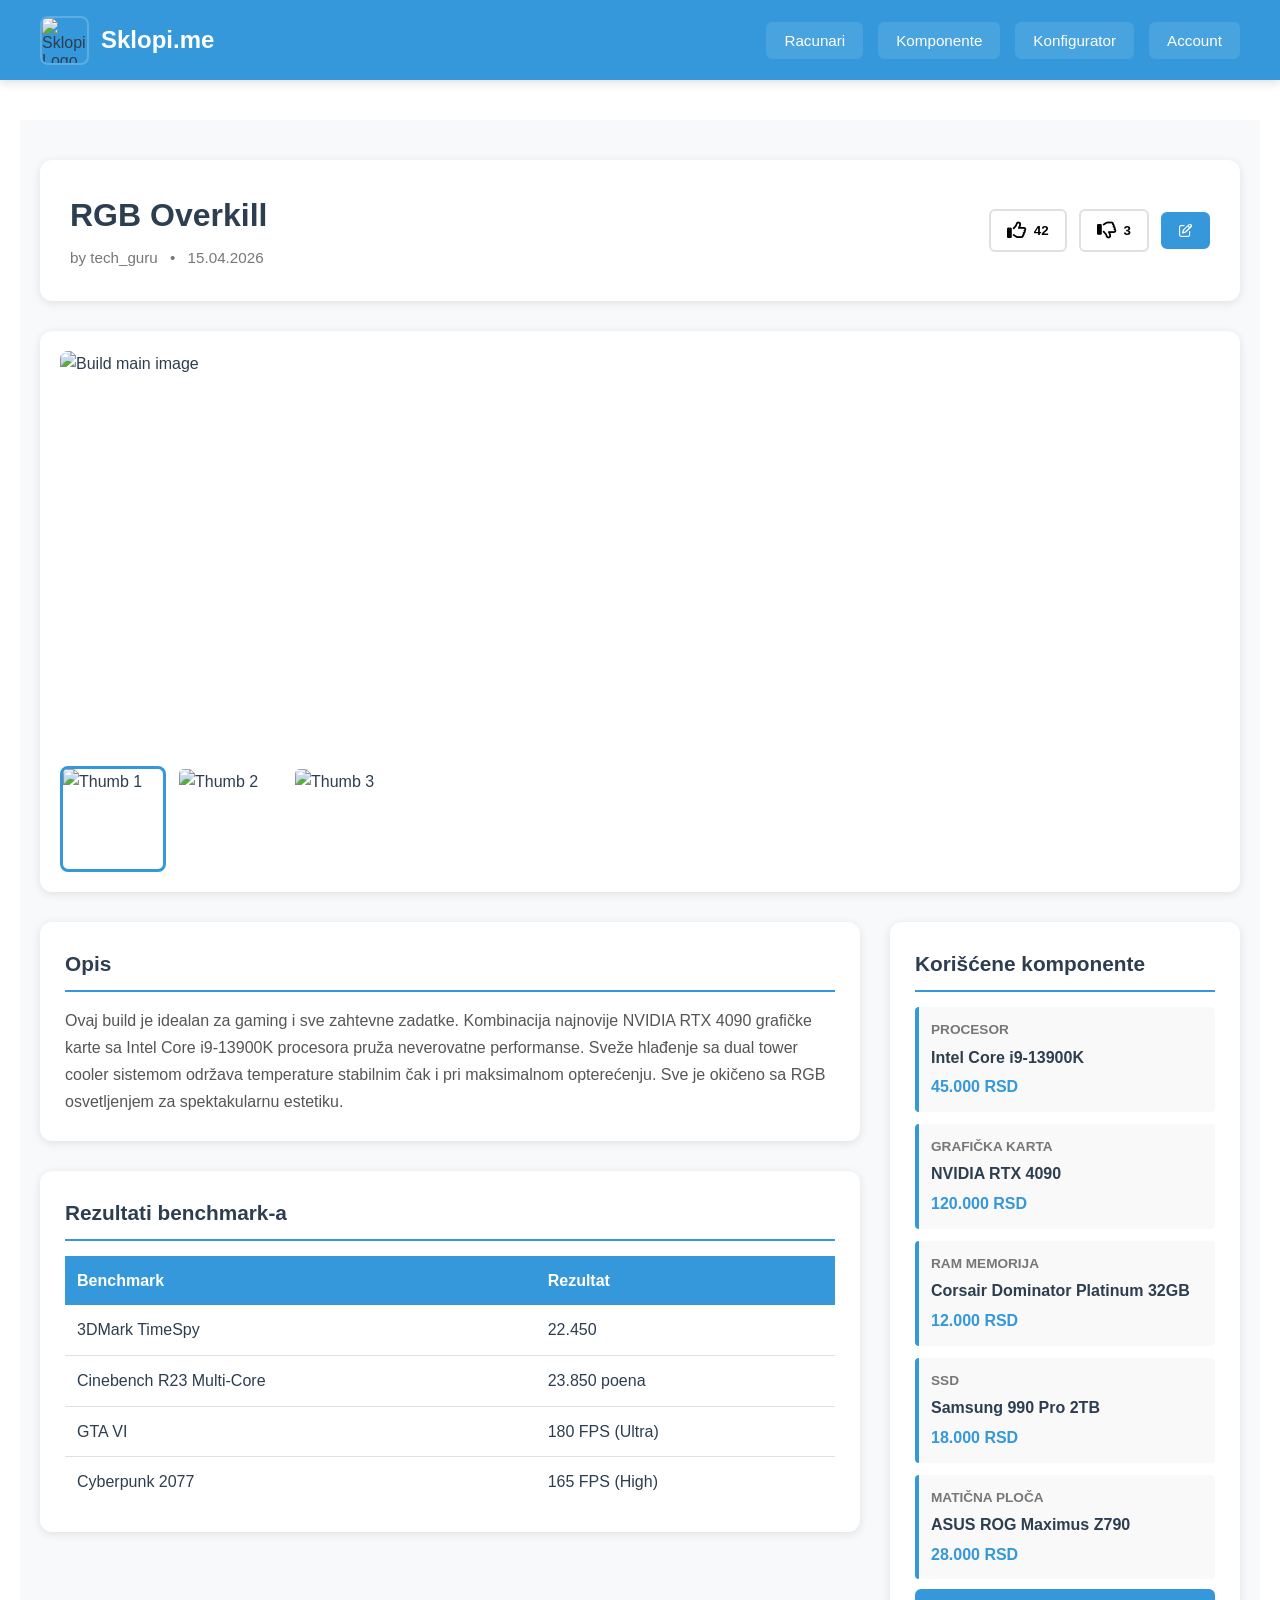
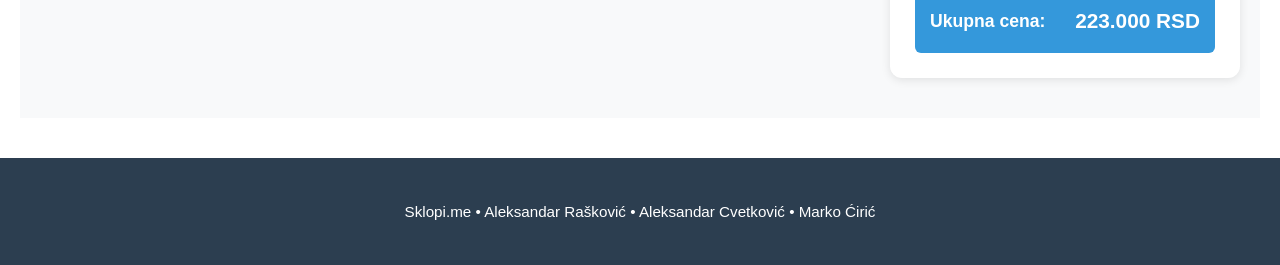
==== prototip/build-detail.html @ 7c5f7ead "Added component detail page" ====
<!DOCTYPE html>
<html lang="en">
<head>
    <meta charset="UTF-8">
    <meta name="viewport" content="width=device-width, initial-scale=1.0">
    <title>Build detalji | Sklopi.me</title>
    <link rel="stylesheet" href="https://cdnjs.cloudflare.com/ajax/libs/font-awesome/6.4.0/css/all.min.css">
    <link rel="stylesheet" href="css/common.css">
    <link rel="stylesheet" href="css/build-detail.css">
</head>
<body>

<header class="main-header">
    <div class="logo-container">
        <img class="logo" src="https://static.wikia.nocookie.net/wowpedia/images/2/21/Kohor.jpg/revision/latest?cb=20151018120335" alt="Sklopi.me Logo">
        <span><a class="brand-name" href="index.html">Sklopi.me</a></span>
    </div>

    <nav class="nav-menu">
        <ul class="nav-list">
            <li><a href="#" class="nav-link">Racunari</a></li>
            <li><a href="components.html" class="nav-link">Komponente</a></li>
            <li><a href="#" class="nav-link">Konfigurator</a></li>
            <li><a href="login.html" class="nav-link">Account</a></li>
        </ul>
    </nav>
</header>

<main class="main-area">
    <section class="build-detail-section">
        <div class="build-container">
            <!-- Build Header -->
            <div class="build-header">
                <div class="build-title-area">
                    <h1 id="buildTitle">RGB Overkill</h1>
                    <p class="build-user-info">
                        <span id="buildAuthor">by tech_guru</span>
                        <span class="separator">•</span>
                        <span id="buildDate">15.04.2026</span>
                    </p>
                </div>
                <div class="build-actions">
                    <button class="like-btn" id="likeBtn">
                        <i class="fa-regular fa-thumbs-up"></i>
                        <span class="like-count" id="likeCount">42</span>
                    </button>
                    <button class="dislike-btn" id="dislikeBtn">
                        <i class="fa-regular fa-thumbs-down"></i>
                        <span class="dislike-count" id="dislikeCount">3</span>
                    </button>
                    <button class="edit-btn" id="editBtn">
                        <i class="fa-regular fa-pen-to-square"></i>
                    </button>
                </div>
            </div>

            <!-- Images Gallery -->
            <div class="images-section">
                <div class="main-image-container">
                    <img id="mainImage" src="https://images.unsplash.com/photo-1591488320449-011701bb6704?auto=format&fit=crop&q=80&w=800" alt="Build main image" class="main-image">
                </div>
                <div class="thumbnails-container">
                    <div class="thumbnail active" onclick="changeMainImage(this)">
                        <img src="https://images.unsplash.com/photo-1591488320449-011701bb6704?auto=format&fit=crop&q=80&w=150" alt="Thumb 1">
                    </div>
                    <div class="thumbnail" onclick="changeMainImage(this)">
                        <img src="https://images.unsplash.com/photo-1587202372775-e229f172b9d7?auto=format&fit=crop&q=80&w=150" alt="Thumb 2">
                    </div>
                    <div class="thumbnail" onclick="changeMainImage(this)">
                        <img src="https://images.unsplash.com/photo-1547082299-de196ea013d6?auto=format&fit=crop&q=80&w=150" alt="Thumb 3">
                    </div>
                </div>
            </div>

            <!-- Main Content Area -->
            <div class="content-wrapper">
                <!-- Left Column: Description and Benchmarks -->
                <div class="left-column">
                    <!-- Description -->
                    <div class="section">
                        <h2>Opis</h2>
                        <p id="buildDescription" class="description-text">
                            Ovaj build je idealan za gaming i sve zahtevne zadatke. Kombinacija najnovije NVIDIA RTX 4090 grafičke karte sa Intel Core i9-13900K procesora pruža neverovatne performanse. Sveže hlađenje sa dual tower cooler sistemom održava temperature stabilnim čak i pri maksimalnom opterećenju. Sve je okičeno sa RGB osvetljenjem za spektakularnu estetiku.
                        </p>
                    </div>

                    <!-- Benchmarks -->
                    <div class="section">
                        <h2>Rezultati benchmark-a</h2>
                        <div class="benchmarks-table-wrapper">
                            <table class="benchmarks-table">
                                <thead>
                                    <tr>
                                        <th>Benchmark</th>
                                        <th>Rezultat</th>
                                    </tr>
                                </thead>
                                <tbody id="benchmarkTableBody">
                                    <tr>
                                        <td>3DMark TimeSpy</td>
                                        <td>22.450</td>
                                    </tr>
                                    <tr>
                                        <td>Cinebench R23 Multi-Core</td>
                                        <td>23.850 poena</td>
                                    </tr>
                                    <tr>
                                        <td>GTA VI</td>
                                        <td>180 FPS (Ultra)</td>
                                    </tr>
                                    <tr>
                                        <td>Cyberpunk 2077</td>
                                        <td>165 FPS (High)</td>
                                    </tr>
                                </tbody>
                            </table>
                        </div>
                    </div>
                </div>

                <!-- Right Column: Components -->
                <div class="right-column">
                    <div class="section sticky-section">
                        <h2>Korišćene komponente</h2>
                        <div class="components-list" id="componentsList">
                            <div class="component">
                                <span class="component-label">Procesor</span>
                                <span class="component-value">Intel Core i9-13900K</span>
                                <span class="component-price">45.000 RSD</span>
                            </div>
                            <div class="component">
                                <span class="component-label">Grafička karta</span>
                                <span class="component-value">NVIDIA RTX 4090</span>
                                <span class="component-price">120.000 RSD</span>
                            </div>
                            <div class="component">
                                <span class="component-label">RAM memorija</span>
                                <span class="component-value">Corsair Dominator Platinum 32GB</span>
                                <span class="component-price">12.000 RSD</span>
                            </div>
                            <div class="component">
                                <span class="component-label">SSD</span>
                                <span class="component-value">Samsung 990 Pro 2TB</span>
                                <span class="component-price">18.000 RSD</span>
                            </div>
                            <div class="component">
                                <span class="component-label">Matična ploča</span>
                                <span class="component-value">ASUS ROG Maximus Z790</span>
                                <span class="component-price">28.000 RSD</span>
                            </div>
                        </div>
                        <div class="total-price">
                            <span>Ukupna cena:</span>
                            <span class="price">223.000 RSD</span>
                        </div>
                    </div>
                </div>
            </div>
        </div>
    </section>
</main>

<!-- Edit Modal -->
<div class="modal" id="editModal">
    <div class="modal-content">
        <div class="modal-header">
            <h2>Uredi build</h2>
            <button class="close-modal" onclick="closeEditModal()">&times;</button>
        </div>
        <form id="editForm" class="edit-form">
            <div class="form-group">
                <label>Naslov</label>
                <input type="text" id="editTitle" placeholder="Naslov build-a" required>
            </div>

            <div class="form-group">
                <label>Opis</label>
                <textarea id="editDescription" placeholder="Opis build-a" required></textarea>
            </div>

            <div class="form-actions">
                <button type="submit" class="save-btn">Sačuvaj promene</button>
                <button type="button" class="cancel-btn" onclick="closeEditModal()">Otkaži</button>
            </div>
        </form>
    </div>
</div>

<footer class="main-footer">
    <div class="footer-content">
        <p>Sklopi.me • Aleksandar Rašković • Aleksandar Cvetković • Marko Ćirić</p>
    </div>
</footer>

<script src="js/build-detail.js"></script>
</body>
</html>
---- prototip/css/common.css ----
/* Autor: Aleksandar Rašković */
:root {
    --primary-bg: #ffffff;
    --accent-color: #3498db;
    --accent-dark: #2980b9;
    --text-color: #2c3e50;
    --text-light: #ffffff;
    --header-height: 80px;
    --main-margin: 40px;
}

body {
    margin: 0;
    font-family: 'Segoe UI', Tahoma, Geneva, Verdana, sans-serif;
    background-color: var(--primary-bg);
    color: var(--text-color);
    display: flex;
    flex-direction: column;
    min-height: 100vh;
}

.main-header {
    display: flex;
    justify-content: space-between;
    align-items: center;
    height: var(--header-height);
    padding: 0 40px;
    background-color: var(--accent-color);
    box-shadow: 0 2px 10px rgba(0, 0, 0, 0.15);
    position: sticky;
    top: 0;
    z-index: 1000;
}

.logo-container {
    display: flex;
    align-items: center;
    gap: 12px;
}

.logo {
    width: 45px;
    height: 45px;
    object-fit: cover;
    border-radius: 8px;
    border: 2px solid rgba(255, 255, 255, 0.2);
}

.brand-name {
    font-size: 1.5rem;
    font-weight: 700;
    color: var(--text-light);
    text-decoration: none;
}

.nav-list {
    display: flex;
    list-style: none;
    gap: 15px;
    margin: 0;
    padding: 0;
}

.nav-link {
    text-decoration: none;
    color: var(--text-light);
    font-weight: 500;
    font-size: 0.95rem;
    padding: 10px 18px;
    border-radius: 6px;
    background-color: rgba(255, 255, 255, 0.1);
    transition: all 0.2s ease-in-out;
    display: inline-block;
}

.nav-link:hover {
    background-color: rgba(255, 255, 255, 0.25);
    transform: translateY(-1px);
}

.nav-link:active {
    transform: translateY(0px);
}

.main-area {
    flex: 1;
    margin: var(--main-margin) auto;
    padding: 0 20px;
    max-width: 1500px;
    line-height: 1.6;
}

.main-footer {
    background-color: var(--text-color);
    color: var(--text-light);
    padding: 40px 20px;
    text-align: center;
    margin-top: auto;
}

.footer-content p {
    margin: 5px 0;
    font-size: 0.95rem;
}

.footer-subtext {
    opacity: 0.7;
    font-size: 0.8rem !important;
    text-transform: uppercase;
    letter-spacing: 1px;
}
---- prototip/css/build-detail.css ----
.build-detail-section {
    padding: 40px 20px;
    background-color: #f8f9fa;
}

.build-container {
    max-width: 1200px;
    margin: 0 auto;
}

/* Build Header */
.build-header {
    background: white;
    border-radius: 12px;
    padding: 30px;
    margin-bottom: 30px;
    display: flex;
    justify-content: space-between;
    align-items: center;
    box-shadow: 0 2px 10px rgba(0, 0, 0, 0.1);
    flex-wrap: wrap;
    gap: 20px;
}

.build-title-area h1 {
    font-size: 2rem;
    margin: 0 0 5px 0;
    color: var(--text-color);
}

.build-user-info {
    color: #777;
    font-size: 0.95rem;
    margin: 0;
}

.separator {
    margin: 0 8px;
}

.build-actions {
    display: flex;
    gap: 12px;
    align-items: center;
}

.like-btn,
.dislike-btn,
.edit-btn {
    display: flex;
    align-items: center;
    gap: 8px;
    padding: 10px 16px;
    border: 2px solid #e0e0e0;
    background-color: white;
    border-radius: 6px;
    cursor: pointer;
    font-weight: 600;
    transition: all 0.2s;
}

.like-btn:hover {
    border-color: #27ae60;
    color: #27ae60;
    background-color: #f0fdf4;
}

.like-btn.liked {
    border-color: #27ae60;
    color: #27ae60;
    background-color: #f0fdf4;
}

.like-btn i {
    font-size: 1.2rem;
}

.dislike-btn:hover {
    border-color: #e74c3c;
    color: #e74c3c;
    background-color: #fdf5f4;
}

.dislike-btn.disliked {
    border-color: #e74c3c;
    color: #e74c3c;
    background-color: #fdf5f4;
}

.dislike-btn i {
    font-size: 1.2rem;
}

.edit-btn {
    background-color: var(--accent-color);
    color: white;
    border-color: var(--accent-color);
}

.edit-btn:hover {
    background-color: var(--accent-dark);
    border-color: var(--accent-dark);
}

/* Images Section */
.images-section {
    background: white;
    border-radius: 12px;
    padding: 20px;
    margin-bottom: 30px;
    box-shadow: 0 2px 10px rgba(0, 0, 0, 0.1);
}

.main-image-container {
    width: 100%;
    height: 400px;
    border-radius: 8px;
    overflow: hidden;
    margin-bottom: 15px;
}

.main-image {
    width: 100%;
    height: 100%;
    object-fit: cover;
}

.thumbnails-container {
    display: flex;
    gap: 10px;
    overflow-x: auto;
}

.thumbnail {
    flex-shrink: 0;
    width: 100px;
    height: 100px;
    border-radius: 8px;
    overflow: hidden;
    border: 3px solid transparent;
    cursor: pointer;
    transition: border-color 0.2s;
}

.thumbnail img {
    width: 100%;
    height: 100%;
    object-fit: cover;
}

.thumbnail.active {
    border-color: var(--accent-color);
}

.thumbnail:hover {
    border-color: var(--accent-color);
}

/* Content Wrapper */
.content-wrapper {
    display: grid;
    grid-template-columns: 1fr 350px;
    gap: 30px;
}

.left-column,
.right-column {
    display: flex;
    flex-direction: column;
    gap: 30px;
}

.section {
    background: white;
    border-radius: 12px;
    padding: 25px;
    box-shadow: 0 2px 10px rgba(0, 0, 0, 0.1);
}

.section h2 {
    font-size: 1.3rem;
    color: var(--text-color);
    margin: 0 0 15px 0;
    border-bottom: 2px solid var(--accent-color);
    padding-bottom: 10px;
}

/* Description */
.description-text {
    color: #555;
    line-height: 1.7;
    margin: 0;
}

/* Benchmarks Table */
.benchmarks-table-wrapper {
    overflow-x: auto;
}

.benchmarks-table {
    width: 100%;
    border-collapse: collapse;
}

.benchmarks-table thead {
    background-color: var(--accent-color);
    color: white;
}

.benchmarks-table th {
    padding: 12px;
    text-align: left;
    font-weight: 600;
}

.benchmarks-table td {
    padding: 12px;
    border-bottom: 1px solid #e0e0e0;
}

.benchmarks-table tbody tr:last-child td {
    border-bottom: none;
}

.benchmarks-table tbody tr:hover {
    background-color: #f9f9f9;
}

/* Components List */
.components-list {
    display: flex;
    flex-direction: column;
    gap: 12px;
}

.component {
    display: flex;
    flex-direction: column;
    gap: 4px;
    padding: 12px;
    background-color: #f9f9f9;
    border-left: 4px solid var(--accent-color);
    border-radius: 4px;
}

.component-label {
    font-size: 0.85rem;
    color: #777;
    font-weight: 600;
    text-transform: uppercase;
}

.component-value {
    font-weight: 600;
    color: var(--text-color);
}

.component-price {
    font-size: 1rem;
    color: var(--accent-color);
    font-weight: 700;
}

.total-price {
    display: flex;
    justify-content: space-between;
    align-items: center;
    padding: 15px;
    background-color: var(--accent-color);
    color: white;
    border-radius: 6px;
    font-weight: 600;
    font-size: 1.1rem;
    margin-top: 10px;
}

.price {
    font-size: 1.3rem;
}

.sticky-section {
    position: sticky;
    top: 100px;
}

/* Modal */
.modal {
    display: none;
    position: fixed;
    z-index: 1000;
    left: 0;
    top: 0;
    width: 100%;
    height: 100%;
    overflow: auto;
    background-color: rgba(0, 0, 0, 0.6);
    animation: fadeIn 0.2s;
}

.modal.show {
    display: flex;
    justify-content: center;
    align-items: center;
}

@keyframes fadeIn {
    from {
        opacity: 0;
    }
    to {
        opacity: 1;
    }
}

.modal-content {
    background-color: white;
    border-radius: 12px;
    padding: 30px;
    max-width: 500px;
    width: 90%;
    box-shadow: 0 4px 20px rgba(0, 0, 0, 0.2);
    animation: slideIn 0.3s;
}

@keyframes slideIn {
    from {
        transform: translateY(-50px);
        opacity: 0;
    }
    to {
        transform: translateY(0);
        opacity: 1;
    }
}

.modal-header {
    display: flex;
    justify-content: space-between;
    align-items: center;
    margin-bottom: 20px;
}

.modal-header h2 {
    margin: 0;
    font-size: 1.5rem;
    color: var(--text-color);
}

.close-modal {
    background: none;
    border: none;
    font-size: 2rem;
    cursor: pointer;
    color: #999;
    transition: color 0.2s;
}

.close-modal:hover {
    color: var(--text-color);
}

/* Edit Form */
.edit-form {
    display: flex;
    flex-direction: column;
    gap: 15px;
}

.form-group {
    display: flex;
    flex-direction: column;
    gap: 8px;
}

.form-group label {
    font-weight: 600;
    color: var(--text-color);
}

.form-group input,
.form-group textarea {
    padding: 12px;
    border: 2px solid #e0e0e0;
    border-radius: 6px;
    font-size: 1rem;
    font-family: inherit;
    transition: border-color 0.2s;
}

.form-group input:focus,
.form-group textarea:focus {
    outline: none;
    border-color: var(--accent-color);
    box-shadow: 0 0 0 3px rgba(52, 152, 219, 0.1);
}

.form-group textarea {
    resize: vertical;
    min-height: 120px;
}

.form-actions {
    display: flex;
    gap: 12px;
    margin-top: 15px;
}

.save-btn,
.cancel-btn {
    flex: 1;
    padding: 12px;
    border: none;
    border-radius: 6px;
    font-size: 1rem;
    font-weight: 600;
    cursor: pointer;
    transition: all 0.2s;
}

.save-btn {
    background-color: var(--accent-color);
    color: white;
}

.save-btn:hover {
    background-color: var(--accent-dark);
}

.cancel-btn {
    background-color: #e0e0e0;
    color: var(--text-color);
}

.cancel-btn:hover {
    background-color: #d0d0d0;
}

/* Responsive */
@media (max-width: 768px) {
    .build-header {
        flex-direction: column;
        align-items: flex-start;
    }

    .build-actions {
        width: 100%;
        flex-wrap: wrap;
    }

    .content-wrapper {
        grid-template-columns: 1fr;
    }

    .sticky-section {
        position: static;
    }

    .main-image-container {
        height: 300px;
    }

    .thumbnails-container {
        max-height: 100px;
    }

    .like-btn,
    .dislike-btn,
    .edit-btn {
        flex: 1;
        justify-content: center;
    }
}
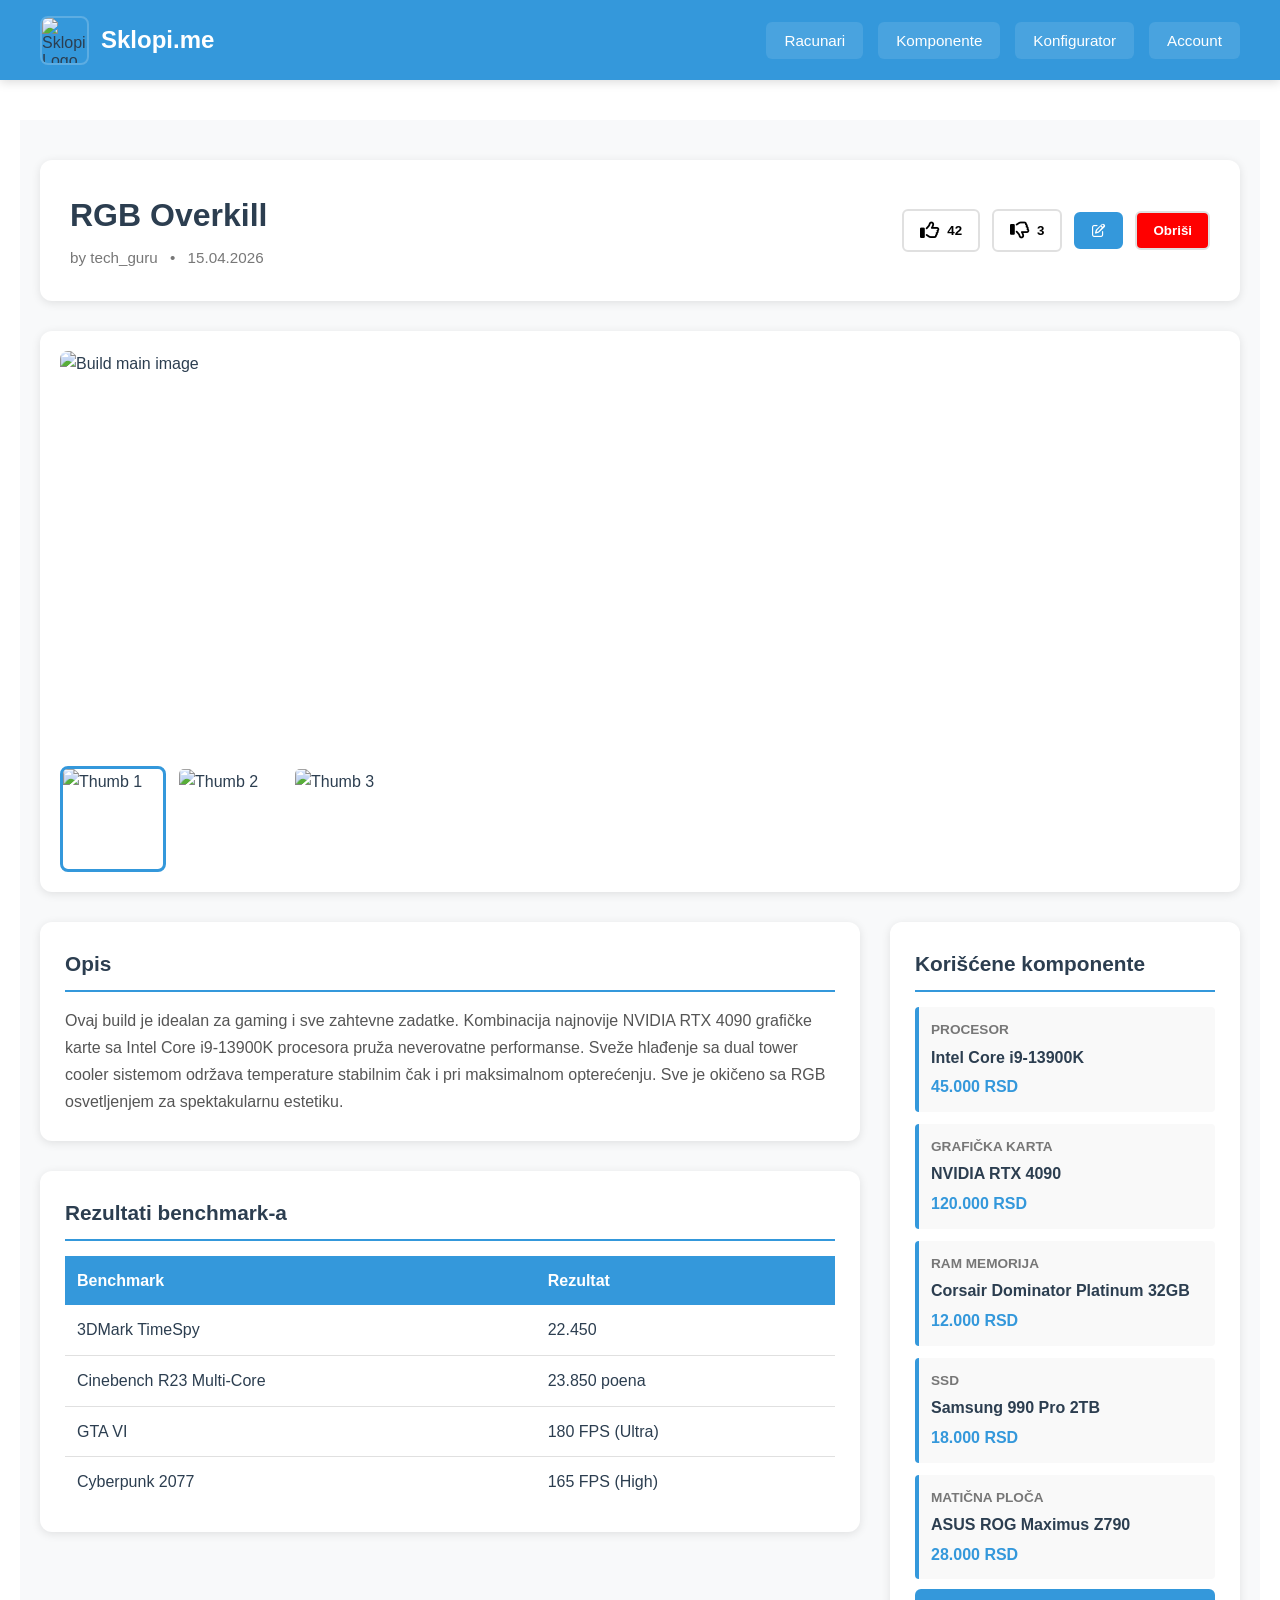
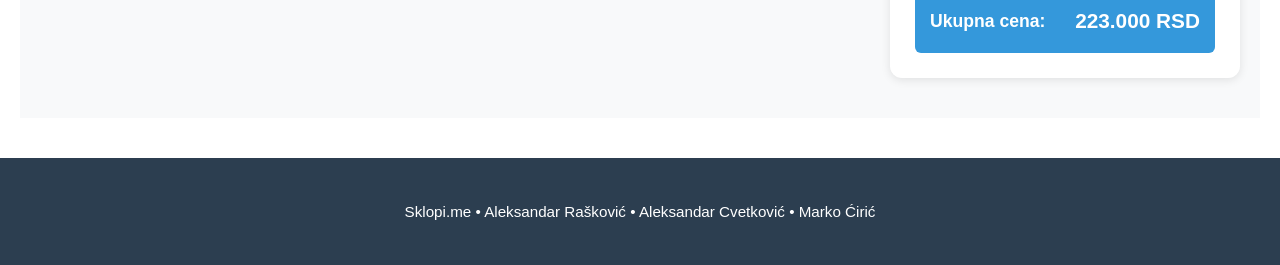
==== commit 981b184c: "Dodao delete button na objavu, treba popup da se namesti" ====
--- a/prototip/build-detail.html
+++ b/prototip/build-detail.html
@@ -1,3 +1,4 @@
+<!-- Autor: Aleksandar Cvetković -->
 <!DOCTYPE html>
 <html lang="en">
 <head>
@@ -18,9 +19,9 @@
 
     <nav class="nav-menu">
         <ul class="nav-list">
-            <li><a href="#" class="nav-link">Racunari</a></li>
+            <li><a href="build-search.html" class="nav-link">Racunari</a></li>
             <li><a href="components.html" class="nav-link">Komponente</a></li>
-            <li><a href="#" class="nav-link">Konfigurator</a></li>
+            <li><a href="configurator.html" class="nav-link">Konfigurator</a></li>
             <li><a href="login.html" class="nav-link">Account</a></li>
         </ul>
     </nav>
@@ -51,6 +52,9 @@
                     <button class="edit-btn" id="editBtn">
                         <i class="fa-regular fa-pen-to-square"></i>
                     </button>
+			<button class="delete-btn" id="deleteBtn">
+                        Obriši
+                    </button>
                 </div>
             </div>
 
@@ -62,12 +66,21 @@
                 <div class="thumbnails-container">
                     <div class="thumbnail active" onclick="changeMainImage(this)">
                         <img src="https://images.unsplash.com/photo-1591488320449-011701bb6704?auto=format&fit=crop&q=80&w=150" alt="Thumb 1">
+                        <button type="button" class="thumbnail-remove-btn" onclick="removeThumbnail(event)">
+                            <i class="fas fa-times"></i>
+                        </button>
                     </div>
                     <div class="thumbnail" onclick="changeMainImage(this)">
                         <img src="https://images.unsplash.com/photo-1587202372775-e229f172b9d7?auto=format&fit=crop&q=80&w=150" alt="Thumb 2">
+                        <button type="button" class="thumbnail-remove-btn" onclick="removeThumbnail(event)">
+                            <i class="fas fa-times"></i>
+                        </button>
                     </div>
                     <div class="thumbnail" onclick="changeMainImage(this)">
                         <img src="https://images.unsplash.com/photo-1547082299-de196ea013d6?auto=format&fit=crop&q=80&w=150" alt="Thumb 3">
+                        <button type="button" class="thumbnail-remove-btn" onclick="removeThumbnail(event)">
+                            <i class="fas fa-times"></i>
+                        </button>
                     </div>
                 </div>
             </div>
--- a/prototip/css/common.css
+++ b/prototip/css/common.css
@@ -101,11 +101,4 @@
 .footer-content p {
     margin: 5px 0;
     font-size: 0.95rem;
-}
-
-.footer-subtext {
-    opacity: 0.7;
-    font-size: 0.8rem !important;
-    text-transform: uppercase;
-    letter-spacing: 1px;
-}
+}
--- a/prototip/css/build-detail.css
+++ b/prototip/css/build-detail.css
@@ -1,3 +1,5 @@
+
+/* Autor: Aleksandar Cvetković */
 .build-detail-section {
     padding: 40px 20px;
     background-color: #f8f9fa;
@@ -46,7 +48,8 @@
 
 .like-btn,
 .dislike-btn,
-.edit-btn {
+.edit-btn,
+.delete-btn {
     display: flex;
     align-items: center;
     gap: 8px;
@@ -95,6 +98,11 @@
     background-color: var(--accent-color);
     color: white;
     border-color: var(--accent-color);
+}
+
+.delete-btn {
+    background-color: red;
+    color:white;
 }
 
 .edit-btn:hover {
@@ -140,6 +148,7 @@
     border: 3px solid transparent;
     cursor: pointer;
     transition: border-color 0.2s;
+    position: relative;
 }
 
 .thumbnail img {
@@ -154,6 +163,34 @@
 
 .thumbnail:hover {
     border-color: var(--accent-color);
+}
+
+.thumbnail-remove-btn {
+    position: absolute;
+    top: 4px;
+    right: 4px;
+    background: rgba(231, 76, 60, 0.85);
+    color: white;
+    border: none;
+    width: 24px;
+    height: 24px;
+    border-radius: 50%;
+    cursor: pointer;
+    font-size: 0.9rem;
+    display: flex;
+    align-items: center;
+    justify-content: center;
+    transition: background 0.2s, transform 0.2s;
+    opacity: 0;
+}
+
+.thumbnail:hover .thumbnail-remove-btn {
+    opacity: 1;
+}
+
+.thumbnail-remove-btn:hover {
+    background: rgba(231, 76, 60, 1);
+    transform: scale(1.1);
 }
 
 /* Content Wrapper */
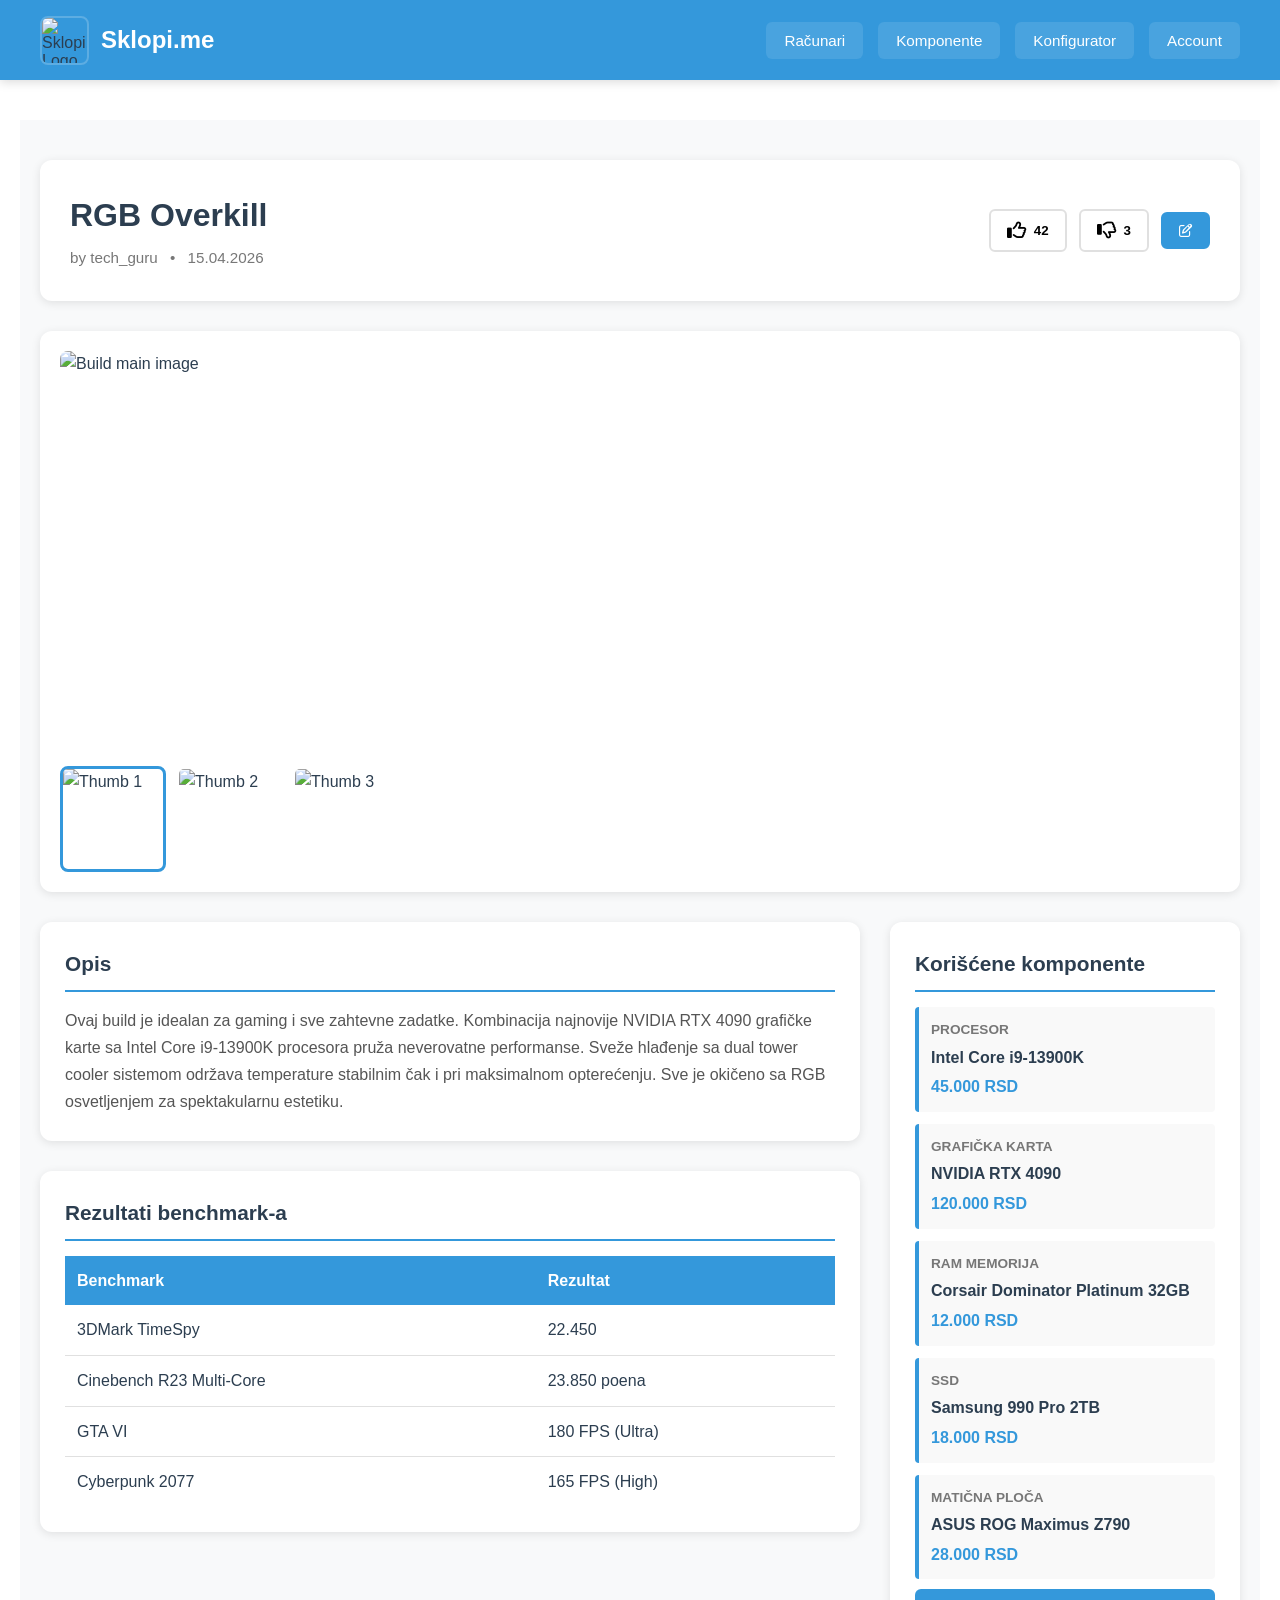
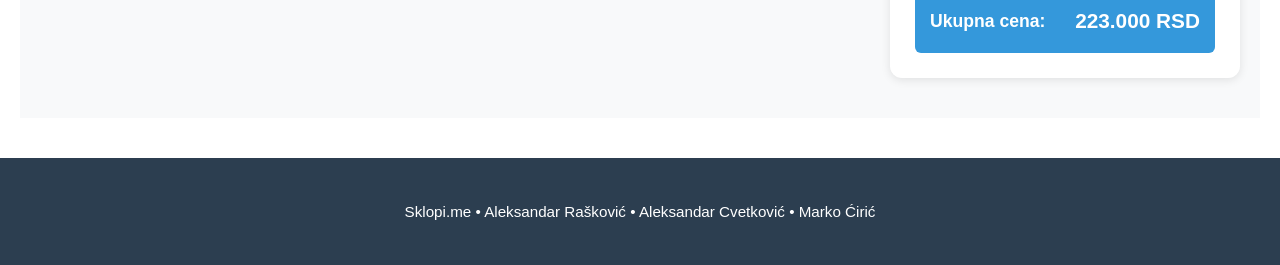
==== commit a206037c: "Prebacio moje stranice na srpski" ====
--- a/prototip/build-detail.html
+++ b/prototip/build-detail.html
@@ -19,7 +19,7 @@
 
     <nav class="nav-menu">
         <ul class="nav-list">
-            <li><a href="build-search.html" class="nav-link">Racunari</a></li>
+            <li><a href="build-search.html" class="nav-link">Računari</a></li>
             <li><a href="components.html" class="nav-link">Komponente</a></li>
             <li><a href="configurator.html" class="nav-link">Konfigurator</a></li>
             <li><a href="login.html" class="nav-link">Account</a></li>
@@ -52,9 +52,6 @@
                     <button class="edit-btn" id="editBtn">
                         <i class="fa-regular fa-pen-to-square"></i>
                     </button>
-			<button class="delete-btn" id="deleteBtn">
-                        Obriši
-                    </button>
                 </div>
             </div>
 
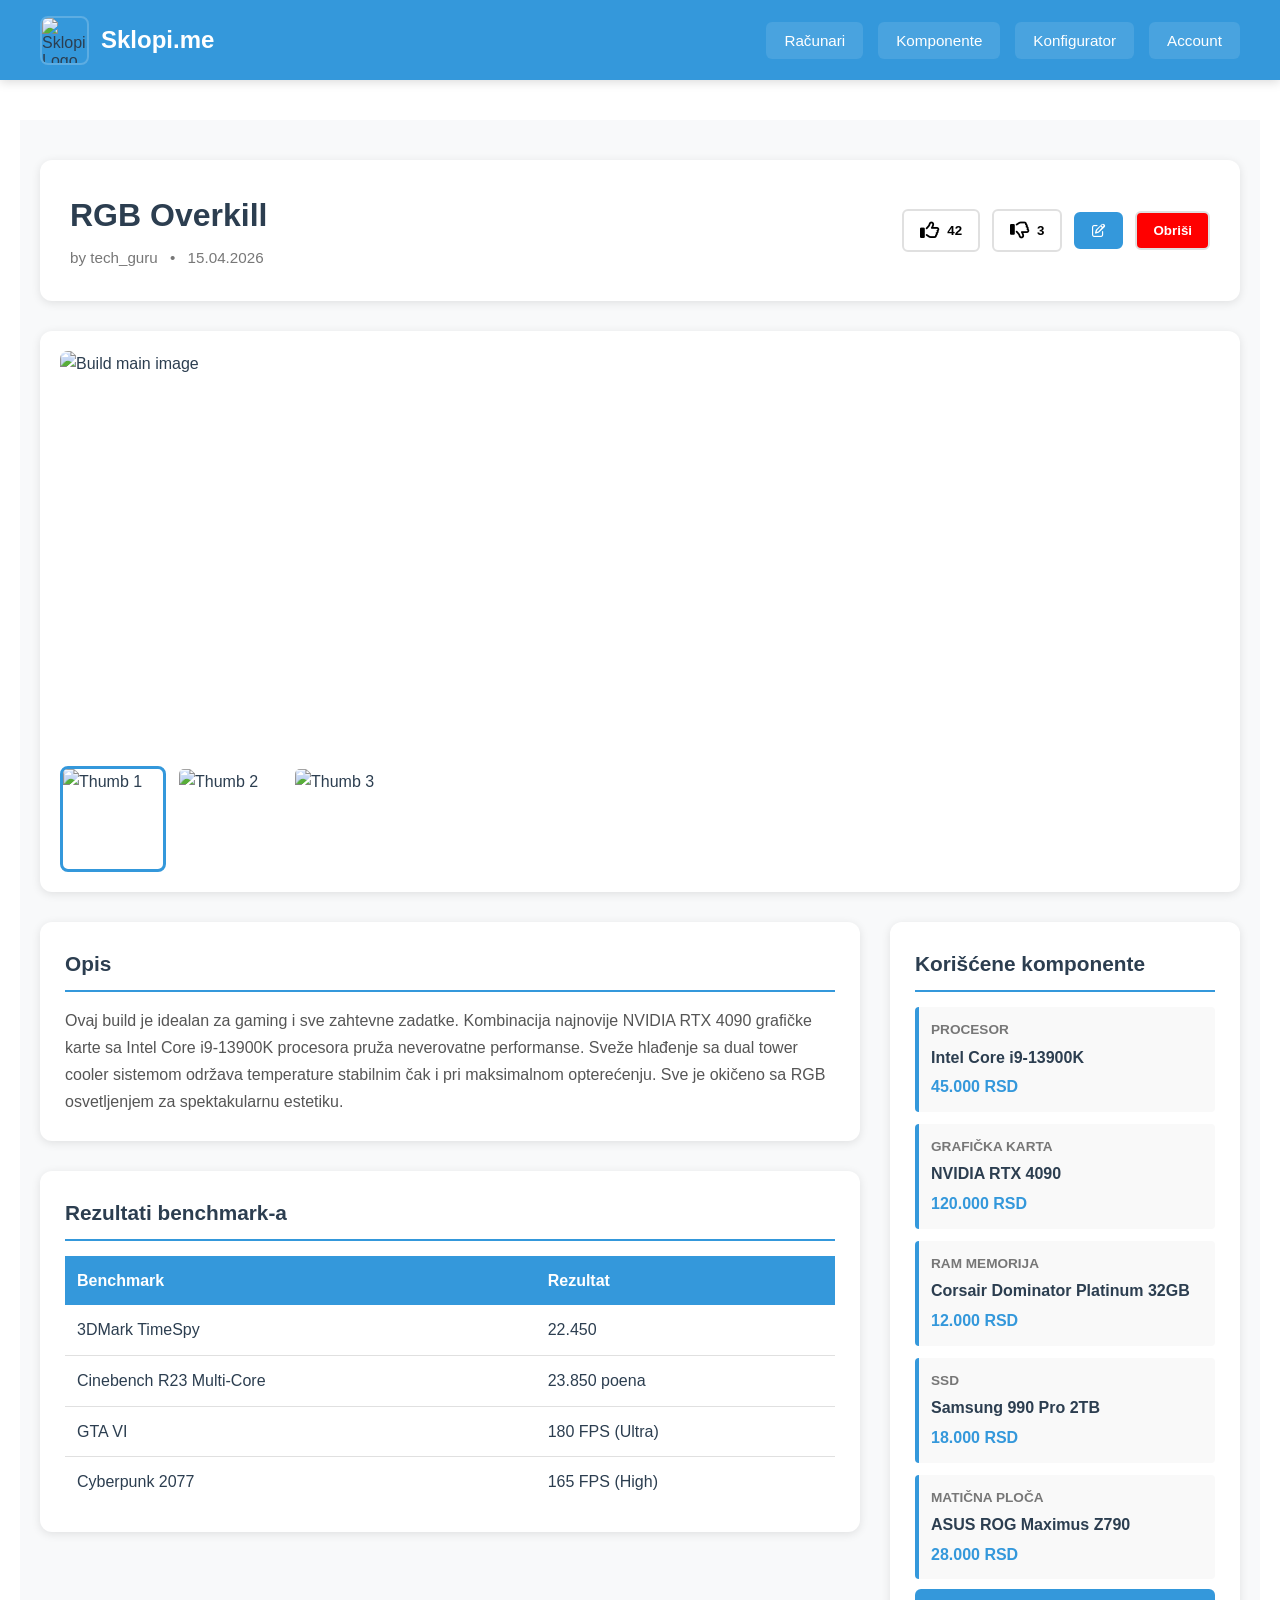
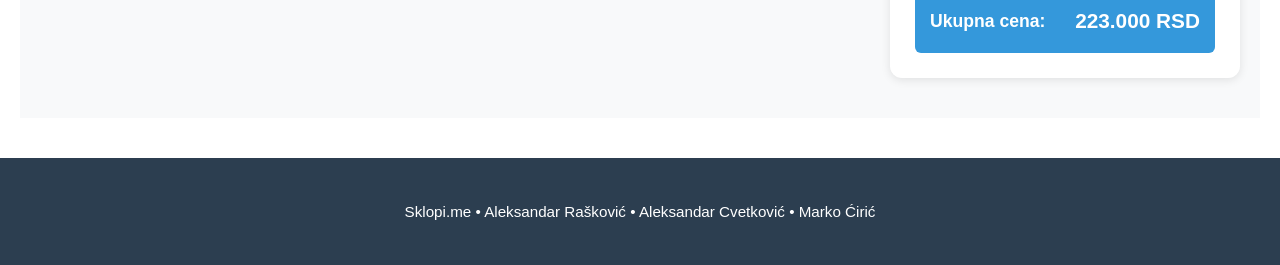
==== commit e18246af: "Merge pull request #10 from Cvetko123:srpskiprevod Prebacio moje stranice na srpski" ====
--- a/prototip/build-detail.html
+++ b/prototip/build-detail.html
@@ -52,6 +52,9 @@
                     <button class="edit-btn" id="editBtn">
                         <i class="fa-regular fa-pen-to-square"></i>
                     </button>
+			<button class="delete-btn" id="deleteBtn">
+                        Obriši
+                    </button>
                 </div>
             </div>
 
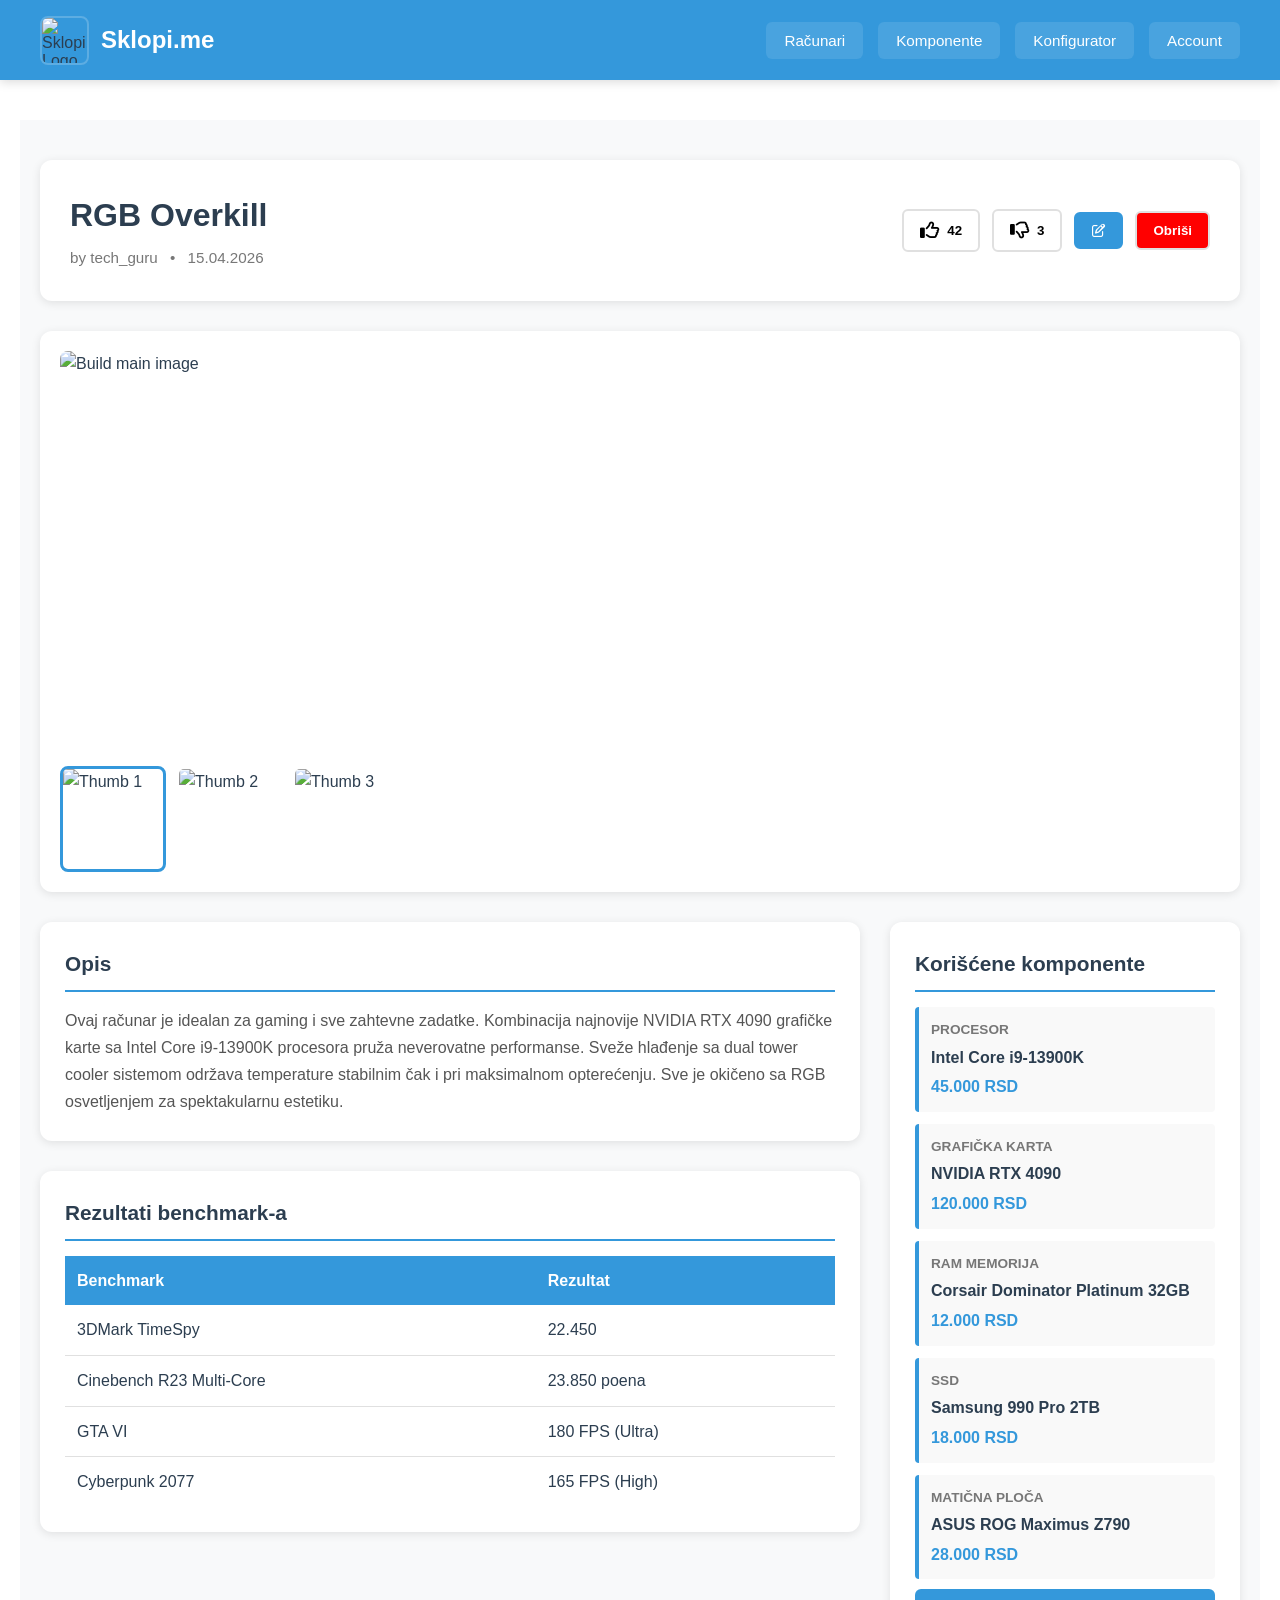
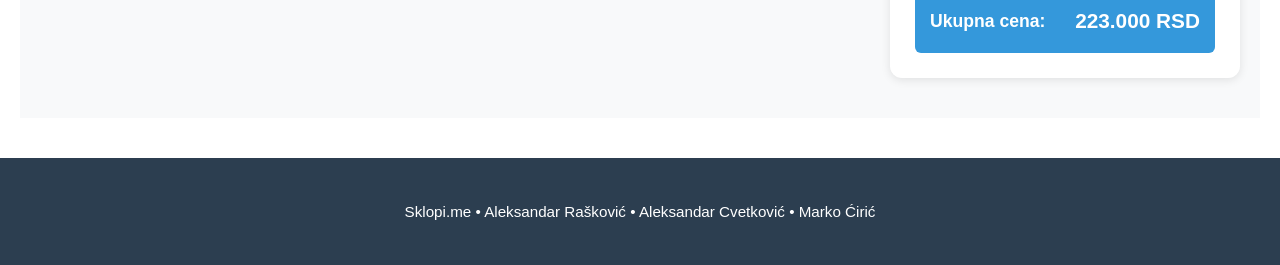
==== commit a761edb8: "ÄAdded confrim delete  button to build detail and fixed typos" ====
--- a/prototip/build-detail.html
+++ b/prototip/build-detail.html
@@ -93,7 +93,7 @@
                     <div class="section">
                         <h2>Opis</h2>
                         <p id="buildDescription" class="description-text">
-                            Ovaj build je idealan za gaming i sve zahtevne zadatke. Kombinacija najnovije NVIDIA RTX 4090 grafičke karte sa Intel Core i9-13900K procesora pruža neverovatne performanse. Sveže hlađenje sa dual tower cooler sistemom održava temperature stabilnim čak i pri maksimalnom opterećenju. Sve je okičeno sa RGB osvetljenjem za spektakularnu estetiku.
+                            Ovaj računar je idealan za gaming i sve zahtevne zadatke. Kombinacija najnovije NVIDIA RTX 4090 grafičke karte sa Intel Core i9-13900K procesora pruža neverovatne performanse. Sveže hlađenje sa dual tower cooler sistemom održava temperature stabilnim čak i pri maksimalnom opterećenju. Sve je okičeno sa RGB osvetljenjem za spektakularnu estetiku.
                         </p>
                     </div>
 
@@ -177,7 +177,7 @@
 <div class="modal" id="editModal">
     <div class="modal-content">
         <div class="modal-header">
-            <h2>Uredi build</h2>
+            <h2>Uredi Računar</h2>
             <button class="close-modal" onclick="closeEditModal()">&times;</button>
         </div>
         <form id="editForm" class="edit-form">
@@ -198,6 +198,22 @@
         </form>
     </div>
 </div>
+<!-- Confrim Delete Modal -->
+<div class="modal" id="deleteModal">
+    <div class="modal-content">
+        <div class="modal-header">
+            <h2>Izbriši računar</h2>
+            <button class="close-modal" onclick="closeDeleteModal()">&times;</button>
+        </div>
+        <div class="delete-confirmation">
+            <p>Da li ste sigurni da želite da obrišete ovaj Računar?</p>
+            <div class="form-actions">
+                <button type="button" class="delete-btn" onclick="handleDelete()">Obriši</button>
+                <button type="button" class="cancel-btn" onclick="closeDeleteModal()">Otkaži</button>
+            </div>
+        </div>
+    </div>
+</div>
 
 <footer class="main-footer">
     <div class="footer-content">
--- a/prototip/css/build-detail.css
+++ b/prototip/css/build-detail.css
@@ -1,4 +1,3 @@
-
 /* Autor: Aleksandar Cvetković */
 .build-detail-section {
     padding: 40px 20px;
@@ -472,6 +471,21 @@
     background-color: #d0d0d0;
 }
 
+
+#deleteModal .form-actions .delete-btn,
+#deleteModal .form-actions .cancel-btn {
+    flex: 1;
+    min-height: 44px;
+    display: flex;
+    align-items: center;
+    justify-content: center;
+}
+
+
+#deleteModal .form-actions .delete-btn {
+    border: none;
+}
+
 /* Responsive */
 @media (max-width: 768px) {
     .build-header {
@@ -507,4 +521,3 @@
         justify-content: center;
     }
 }
-
